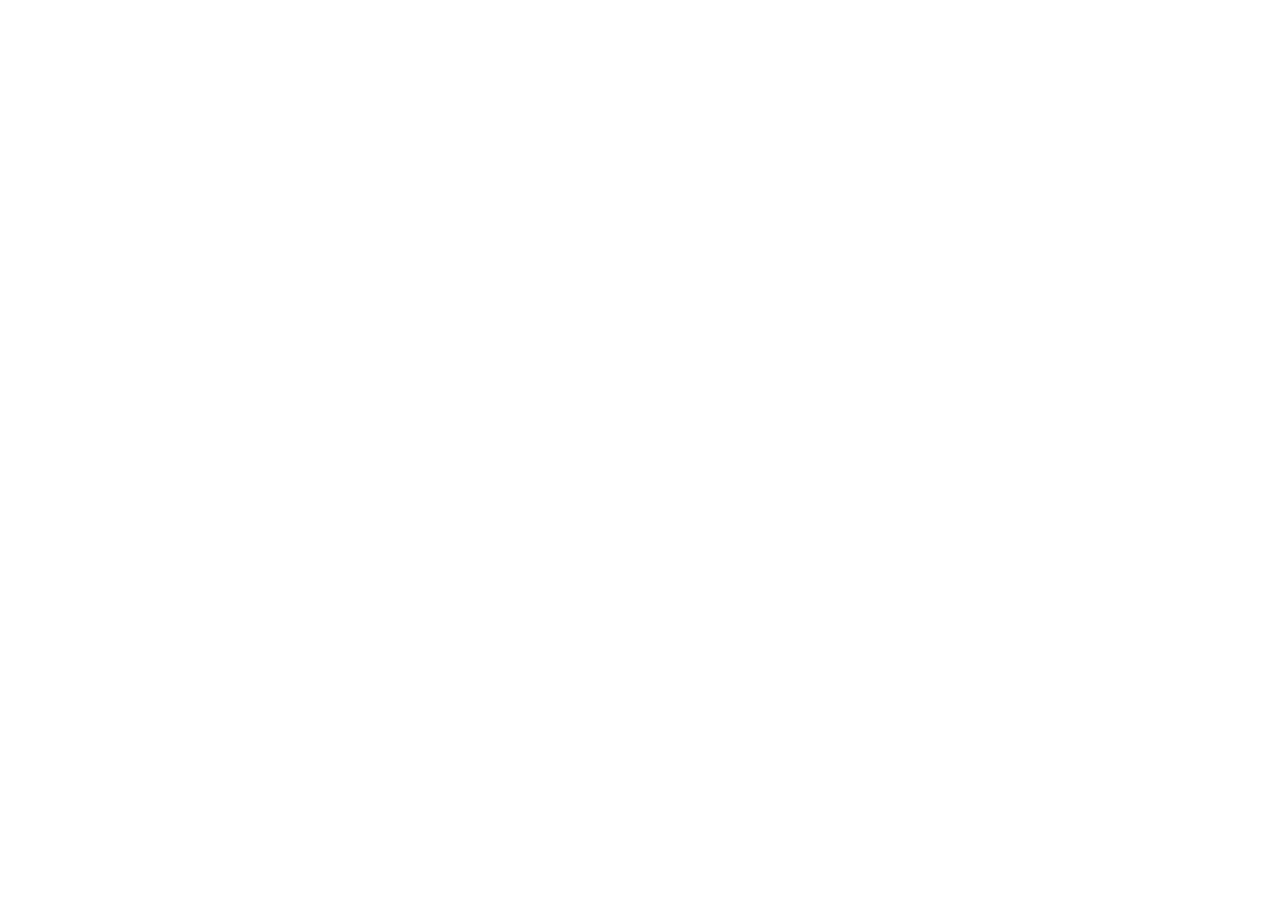
==== showcase.html @ dc6ec08e "deploy: showcase site" ====
<!doctype html>
<html lang="en">
  <head>
    <meta charset="UTF-8" />
    <meta name="viewport" content="width=device-width, initial-scale=1.0" />
    <title>NovelAI Metadata Viewer — Browse, Inspect & Compare AI-Generated Images</title>
    <meta name="description" content="A desktop tool for browsing AI-generated images and reading their embedded metadata. Supports NovelAI, Stable Diffusion (A1111/Forge), and ComfyUI. Free, open source." />
    <meta property="og:title" content="NovelAI Metadata Viewer" />
    <meta property="og:description" content="Browse AI-generated images, parse embedded metadata, compare generation parameters. PNG & WebP supported." />
    <meta property="og:type" content="website" />
    <meta property="og:url" content="https://app.takoro.org/ai-meta-viewer/" />
    <meta name="twitter:card" content="summary_large_image" />
    <link rel="icon" type="image/svg+xml" href="data:image/svg+xml,<svg xmlns='http://www.w3.org/2000/svg' viewBox='0 0 32 32'><rect width='32' height='32' rx='4' fill='%23111124'/><text x='16' y='22' font-size='18' text-anchor='middle' fill='%23f0c674'>M</text></svg>" />
    <script type="module" crossorigin src="/ai-meta-viewer/assets/showcase-BDwIPlvw.js"></script>
    <link rel="stylesheet" crossorigin href="/ai-meta-viewer/assets/showcase-w4phZoPE.css">
  </head>
  <body>
    <div id="showcase"></div>
  </body>
</html>
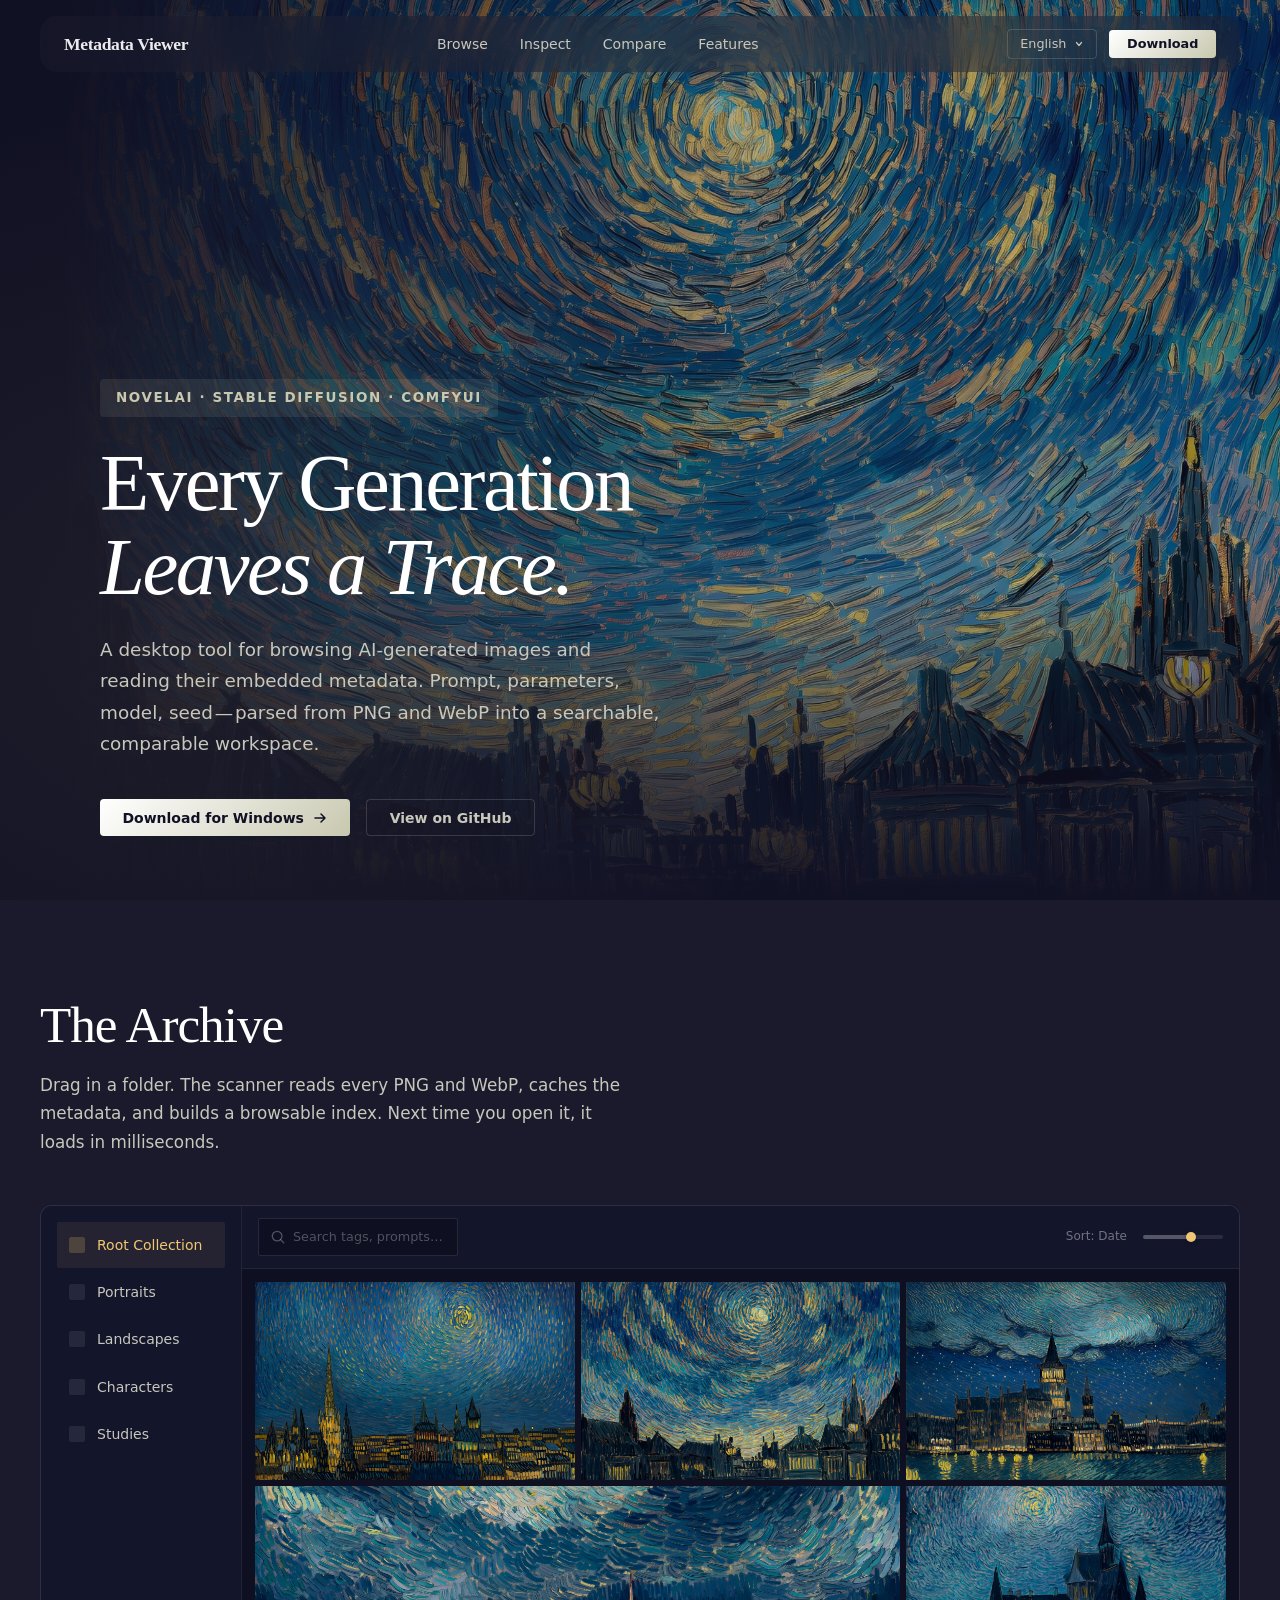
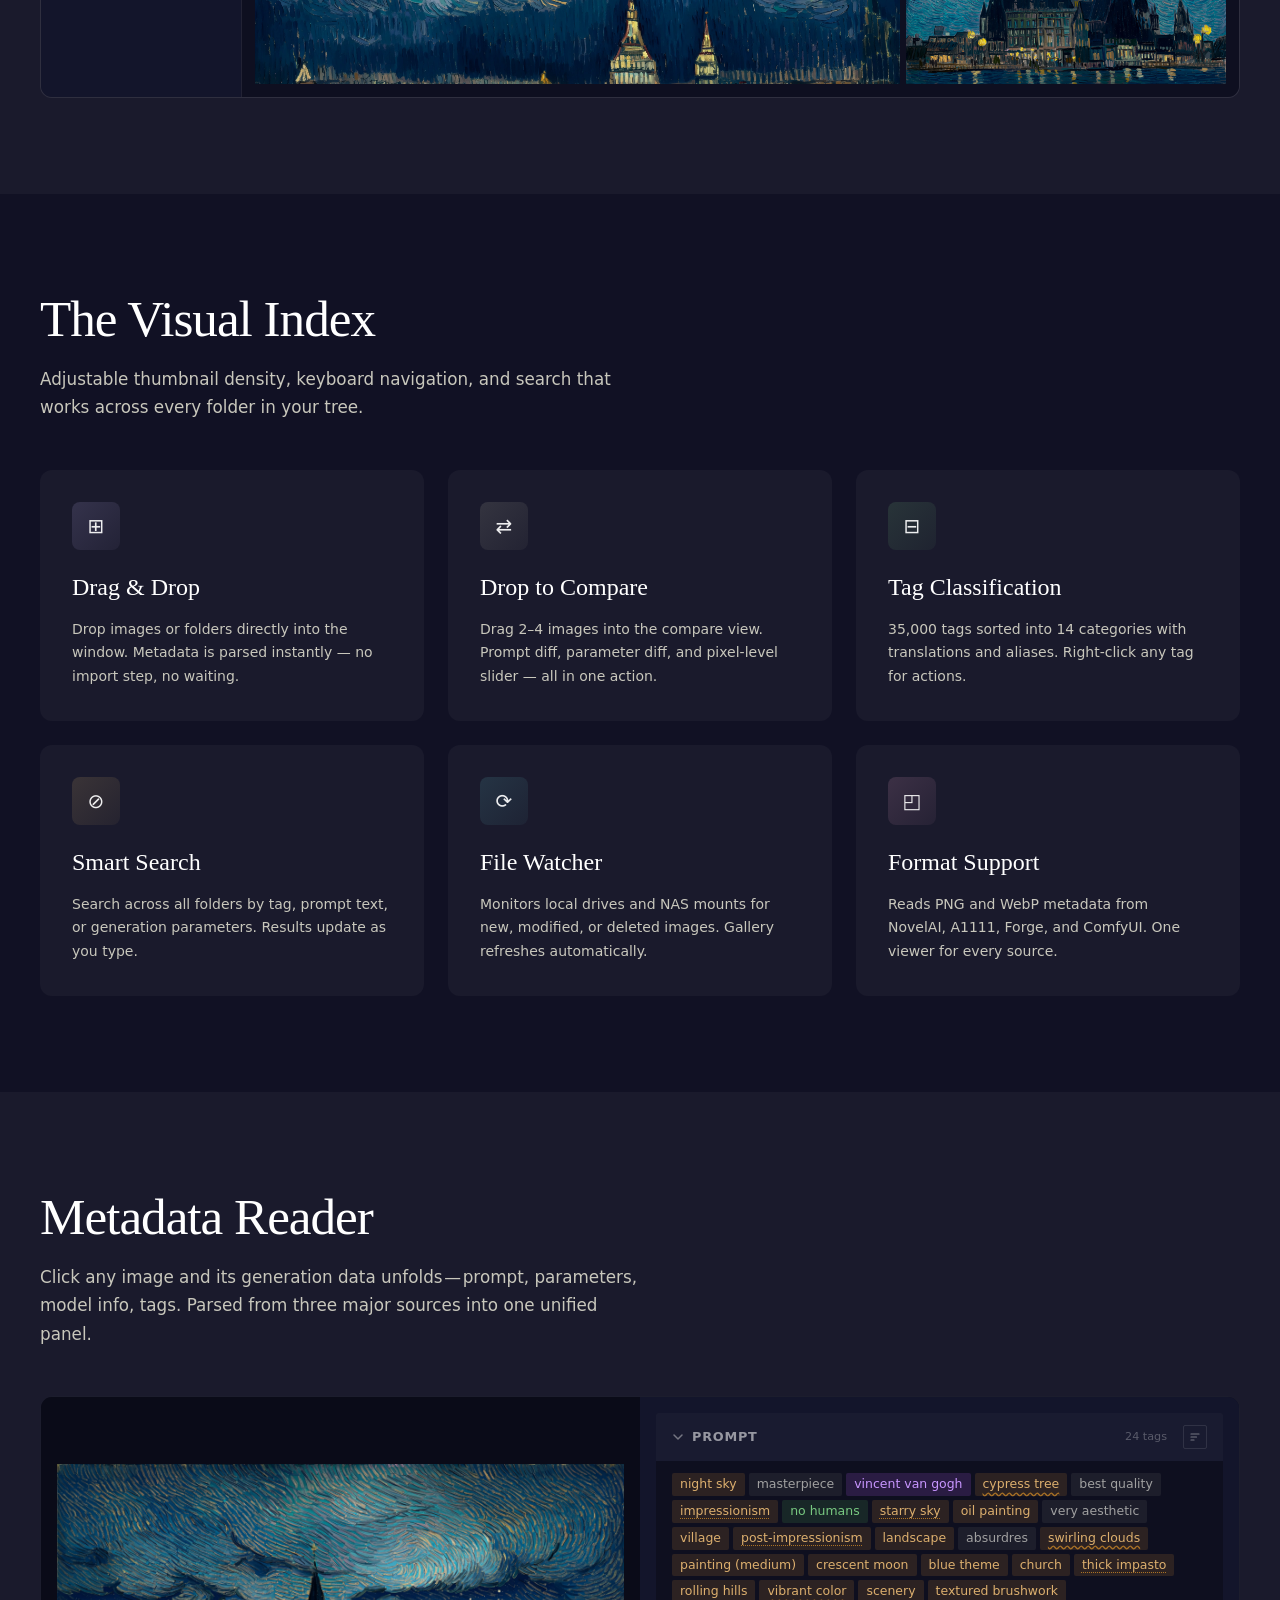
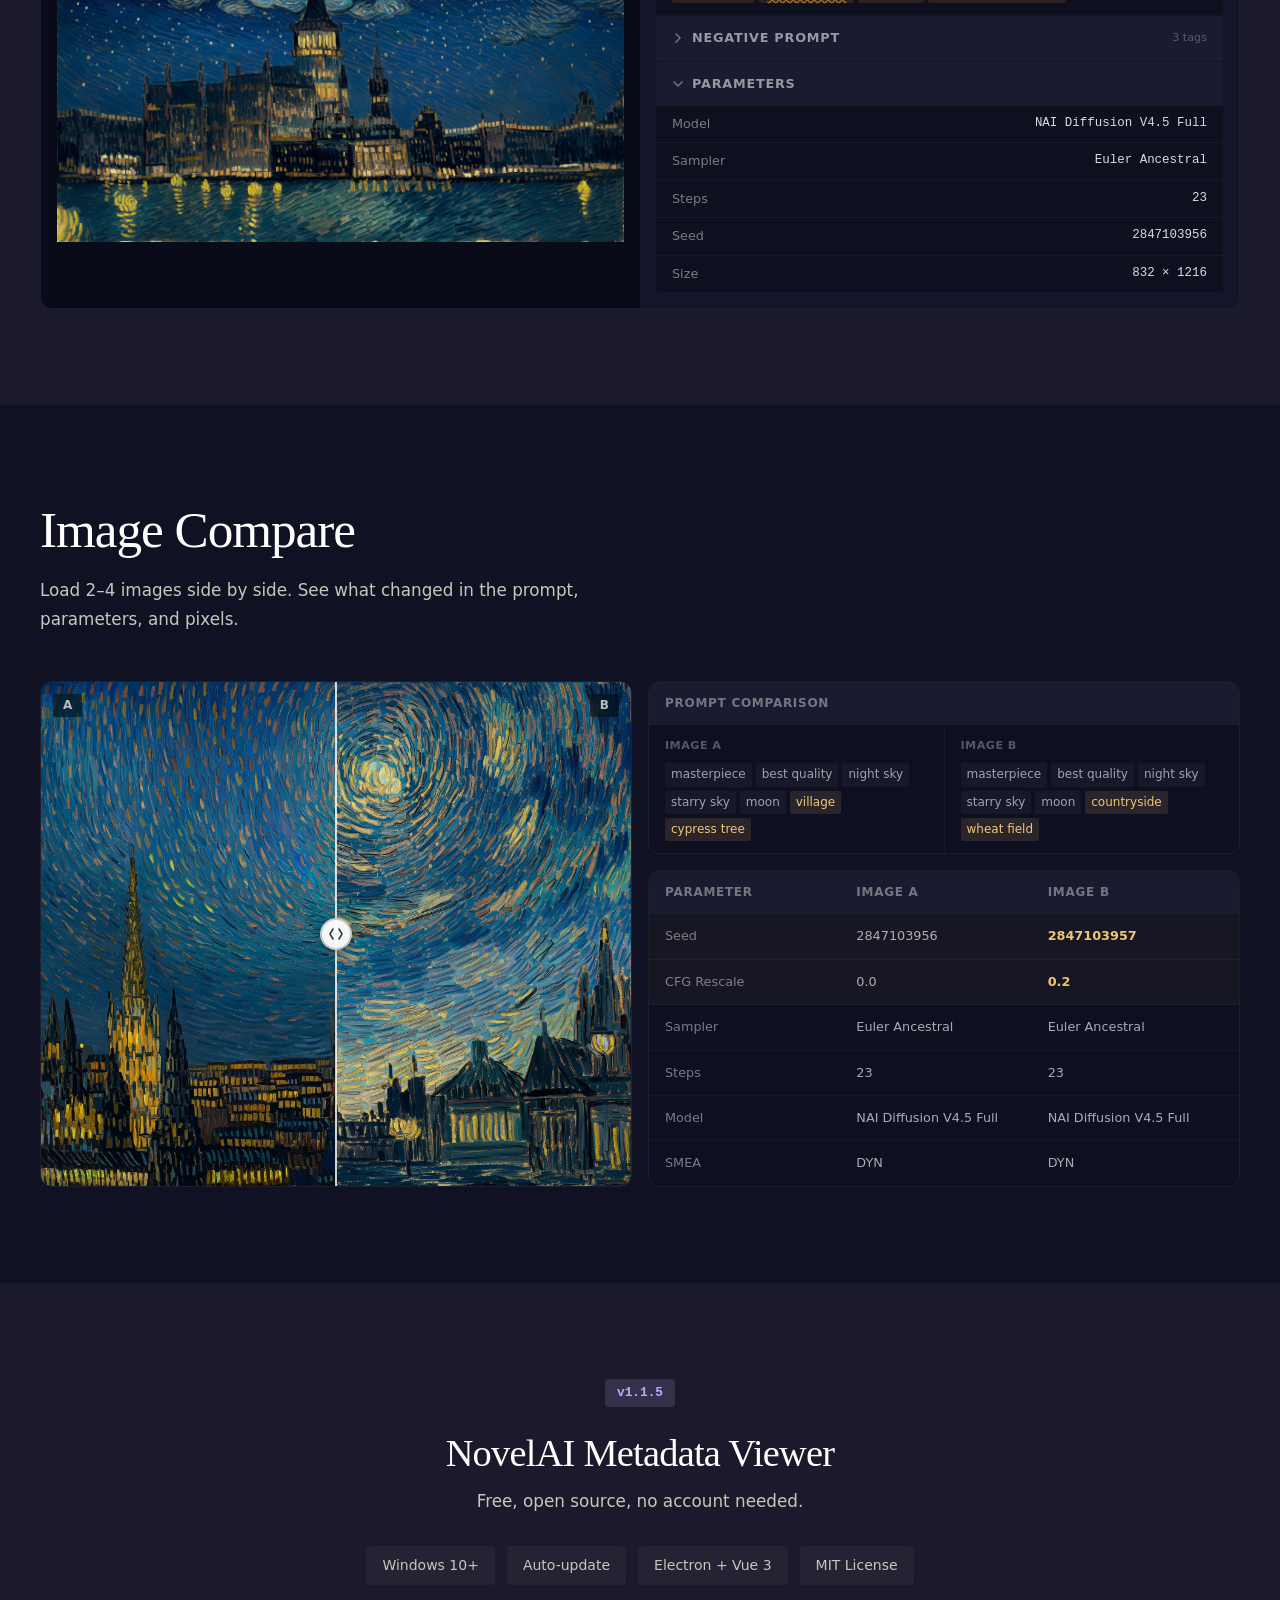
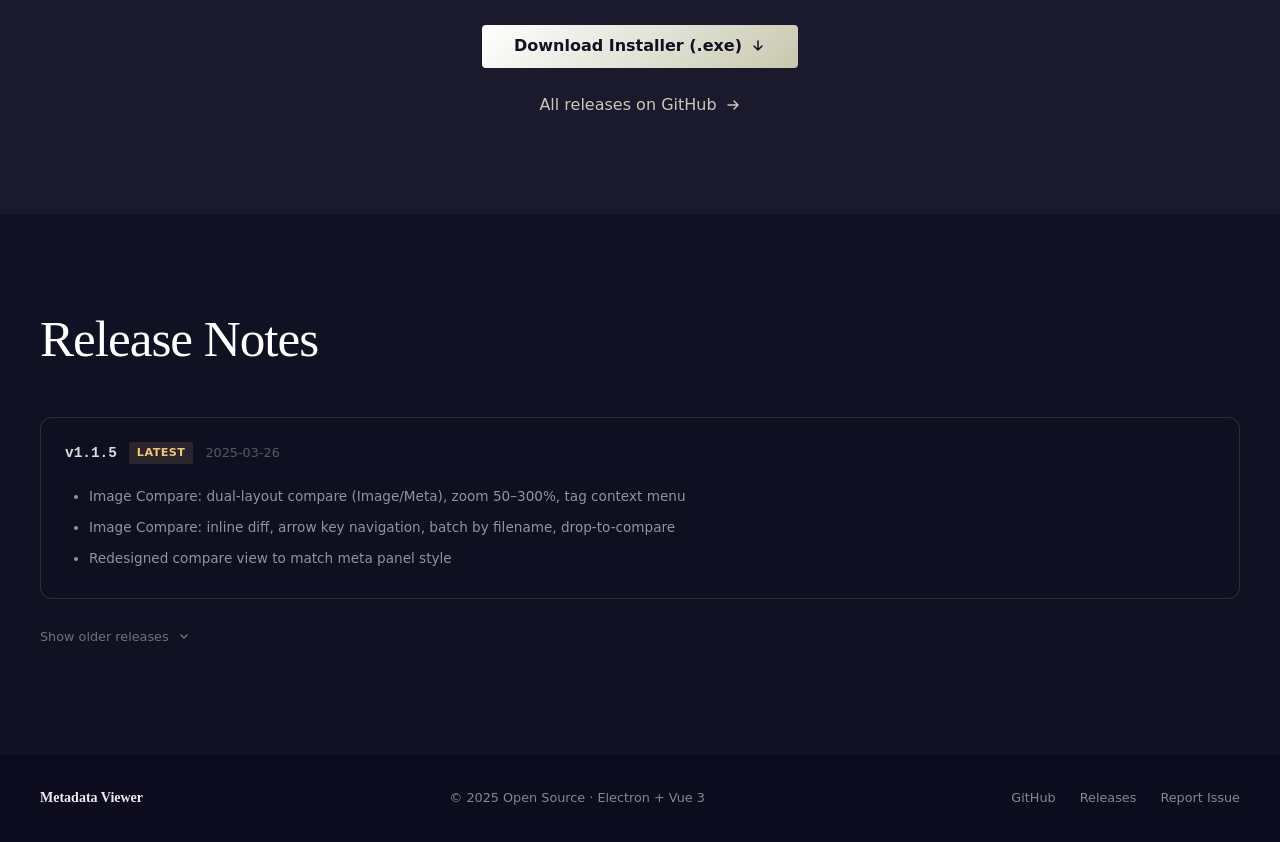
==== commit 76bff0d1: "fix: base path for custom domain" ====
--- a/showcase.html
+++ b/showcase.html
@@ -11,8 +11,8 @@
     <meta property="og:url" content="https://app.takoro.org/ai-meta-viewer/" />
     <meta name="twitter:card" content="summary_large_image" />
     <link rel="icon" type="image/svg+xml" href="data:image/svg+xml,<svg xmlns='http://www.w3.org/2000/svg' viewBox='0 0 32 32'><rect width='32' height='32' rx='4' fill='%23111124'/><text x='16' y='22' font-size='18' text-anchor='middle' fill='%23f0c674'>M</text></svg>" />
-    <script type="module" crossorigin src="/ai-meta-viewer/assets/showcase-BDwIPlvw.js"></script>
-    <link rel="stylesheet" crossorigin href="/ai-meta-viewer/assets/showcase-w4phZoPE.css">
+    <script type="module" crossorigin src="/assets/showcase-Ci4oadco.js"></script>
+    <link rel="stylesheet" crossorigin href="/assets/showcase-w4phZoPE.css">
   </head>
   <body>
     <div id="showcase"></div>
--- a/assets/showcase-w4phZoPE.css
+++ b/assets/showcase-w4phZoPE.css
@@ -0,0 +1 @@
+@import "https://fonts.googleapis.com/css2?family=Newsreader:ital,opsz,wght@0,6..72,300;0,6..72,400;0,6..72,500;0,6..72,600;0,6..72,700;1,6..72,400;1,6..72,500;1,6..72,600&family=Work+Sans:wght@300;400;500;600;700&display=swap";.nav-bar[data-v-af0fcada]{top:var(--sp-4);z-index:100;pointer-events:none;position:fixed;left:0;right:0}.nav-inner[data-v-af0fcada]{justify-content:space-between;align-items:center;gap:var(--sp-6);height:56px;padding:0 var(--sp-6);border-radius:var(--radius-xl);-webkit-backdrop-filter:blur(20px);backdrop-filter:blur(20px);pointer-events:auto;background:#1e1e3166;display:flex}.nav-logo[data-v-af0fcada]{font-family:var(--font-serif);letter-spacing:-.02em;white-space:nowrap;font-size:1.1rem;font-weight:600}.nav-links[data-v-af0fcada]{gap:var(--sp-8);display:flex}.nav-links a[data-v-af0fcada]{font-size:var(--body-sm);color:var(--on-surface-variant);font-weight:500;transition:color .2s}.nav-links a[data-v-af0fcada]:hover{color:var(--primary)}.nav-actions[data-v-af0fcada]{align-items:center;gap:var(--sp-3);display:flex}.locale-dropdown[data-v-af0fcada]{position:relative}.locale-btn[data-v-af0fcada]{align-items:center;gap:var(--sp-2);padding:var(--sp-1) var(--sp-3);border:1px solid var(--outline-variant);border-radius:var(--radius);color:var(--on-surface-variant);font-family:var(--font-sans);font-size:var(--label);cursor:pointer;background:0 0;font-weight:500;transition:color .15s,border-color .15s;display:inline-flex}.locale-btn[data-v-af0fcada]:hover{color:var(--primary);border-color:#ffffff4d}.locale-btn svg[data-v-af0fcada]{transition:transform .15s}.locale-btn svg.rotated[data-v-af0fcada]{transform:rotate(180deg)}.locale-menu[data-v-af0fcada]{min-width:120px;padding:var(--sp-1) 0;border-radius:var(--radius-md);-webkit-backdrop-filter:blur(16px);backdrop-filter:blur(16px);z-index:200;background:#191b30f2;border:1px solid #ffffff1a;position:absolute;top:calc(100% + 6px);right:0;box-shadow:0 8px 24px #0006}.locale-menu-item[data-v-af0fcada]{width:100%;padding:var(--sp-2) var(--sp-4);color:#fff9;font-family:var(--font-sans);font-size:var(--body-sm);text-align:left;cursor:pointer;background:0 0;border:none;transition:background .1s,color .1s;display:block}.locale-menu-item[data-v-af0fcada]:hover{color:#ffffffe6;background:#ffffff0f}.locale-menu-item.active[data-v-af0fcada]{color:#f0c674}.btn[data-v-af0fcada]{align-items:center;gap:var(--sp-2);border-radius:var(--radius);font-family:var(--font-sans);font-size:var(--body-sm);border:none;padding:.65rem 1.4rem;font-weight:600;line-height:1;text-decoration:none;transition:opacity .2s,transform .2s;display:inline-flex}.btn[data-v-af0fcada]:hover{opacity:.88}.btn[data-v-af0fcada]:active{transform:scale(.97)}.btn-primary[data-v-af0fcada]{background:var(--gradient-primary);color:var(--on-primary)}.btn-ghost[data-v-af0fcada]{color:var(--on-surface-variant);border:1px solid var(--outline-variant);background:0 0}.btn-ghost[data-v-af0fcada]:hover{color:var(--primary);opacity:1;background:#ffffff0a}.btn-sm[data-v-af0fcada]{font-size:var(--label);padding:.5rem 1.1rem}.link-arrow[data-v-af0fcada]{align-items:center;gap:var(--sp-2);color:var(--on-surface-variant);font-weight:500;transition:color .2s,gap .2s;display:inline-flex}.link-arrow[data-v-af0fcada]:hover{color:var(--primary);gap:var(--sp-3)}.link-arrow-lg[data-v-af0fcada]{color:var(--primary-fixed-dim);font-size:1.1rem}.hero[data-v-af0fcada]{isolation:isolate;min-height:100dvh;padding-bottom:var(--sp-16);align-items:flex-end;display:flex;position:relative}.hero-bg[data-v-af0fcada]{z-index:-1;position:absolute;inset:0;overflow:hidden}.hero-bg-image[data-v-af0fcada]{background-position:50%;background-size:cover;position:absolute;inset:0}.hero-bg-painting[data-v-af0fcada]{object-fit:cover;object-position:center 40%;width:100%;height:100%;position:absolute;inset:0;transform:scale(1.15)}.hero-bg-tint[data-v-af0fcada]{opacity:.2;background:#111124;position:absolute;inset:0}.hero-bg-blur[data-v-af0fcada]{-webkit-backdrop-filter:blur(10px);position:absolute;inset:0;transform:scale(1.15);-webkit-mask-image:linear-gradient(90deg,#000 5%,#0000 45%);mask-image:linear-gradient(90deg,#000 5%,#0000 45%)}.hero-bg-overlay[data-v-af0fcada]{background:radial-gradient(ellipse 50% 60% at 15% 70%, #c8b47812 0%, transparent 100%), linear-gradient(to bottom, transparent 65%, var(--surface) 100%), linear-gradient(to right, var(--surface) 5%, #111124e0 12%, #111124b8 20%, #11112466 35%, #1111241f 55%, transparent 70%);position:absolute;inset:0}.hero-body[data-v-af0fcada]{z-index:1;position:relative}.hero-content[data-v-af0fcada]{max-width:560px;margin-left:5%}.kicker[data-v-af0fcada]{margin-bottom:var(--sp-6);padding:var(--sp-2) var(--sp-4);border-radius:var(--radius);color:var(--primary-fixed-dim);font-family:var(--font-sans);letter-spacing:.12em;text-transform:uppercase;background:#c8c8b01a;font-size:.84rem;font-weight:600;display:inline-block}.hero-title[data-v-af0fcada]{letter-spacing:-.03em;color:var(--primary);font-size:clamp(3.15rem,6.3vw,5.25rem);font-weight:500;line-height:1.05}.hero-title em[data-v-af0fcada]{font-style:italic}.hero-subtitle[data-v-af0fcada]{margin-top:var(--sp-6);max-width:48ch;color:var(--on-surface-variant);font-size:1.15rem;line-height:1.7}.hero-actions[data-v-af0fcada]{gap:var(--sp-4);margin-top:var(--sp-10);flex-wrap:wrap;display:flex}.section[data-v-af0fcada]{padding:var(--sp-24) 0}.section-header[data-v-af0fcada]{margin-bottom:var(--sp-12)}.section-header-row[data-v-af0fcada]{justify-content:space-between;align-items:flex-end;gap:var(--sp-8);display:flex}.section-title[data-v-af0fcada]{font-size:var(--display-md);letter-spacing:-.02em;color:var(--primary)}.section-subtitle[data-v-af0fcada]{margin-top:var(--sp-4);max-width:56ch;color:var(--on-surface-variant);font-size:1.05rem;line-height:1.7}.section-collection[data-v-af0fcada]{background:var(--surface-container-low)}.collection-mock[data-v-af0fcada]{border-radius:var(--radius-lg);background:#ffffff0a;border:1px solid #ffffff0f;grid-template-columns:200px minmax(0,1fr);gap:1px;display:grid;overflow:hidden}.mock-sidebar[data-v-af0fcada]{padding:var(--sp-4);background:#13152b;flex-direction:column;gap:1px;display:flex}.mock-sidebar-item[data-v-af0fcada]{align-items:center;gap:var(--sp-3);padding:var(--sp-3) var(--sp-3);font-size:var(--body-sm);color:var(--on-surface-variant);border-radius:2px;transition:background .15s;display:flex}.mock-sidebar-item.active[data-v-af0fcada]{color:#f0c674;background:#f0c67414}.mock-icon[data-v-af0fcada]{background:#ffffff14;border-radius:2px;flex-shrink:0;width:16px;height:16px}.mock-sidebar-item.active .mock-icon[data-v-af0fcada]{background:#f0c67433}.mock-gallery-area[data-v-af0fcada]{background:#0e0f20;flex-direction:column;display:flex}.fig-toolbar[data-v-af0fcada]{justify-content:space-between;align-items:center;gap:var(--sp-4);padding:var(--sp-3) var(--sp-4);background:#13152b;border-bottom:1px solid #ffffff0f;display:flex}.fig-search[data-v-af0fcada]{align-items:center;gap:var(--sp-2);padding:var(--sp-2) var(--sp-3);color:#ffffff47;background:#0e0f20;border:1px solid #ffffff1a;border-radius:2px;min-width:200px;font-size:.8rem;display:flex}.fig-toolbar-controls[data-v-af0fcada]{align-items:center;gap:var(--sp-4);display:flex}.fig-toolbar-label[data-v-af0fcada]{color:#fff6;font-size:.75rem}.fig-zoom-slider[data-v-af0fcada]{background:#ffffff1a;border-radius:2px;width:80px;height:4px;position:relative}.fig-zoom-track[data-v-af0fcada]{background:#fff3;border-radius:2px;width:60%;height:100%}.fig-zoom-thumb[data-v-af0fcada]{background:#f0c674;border-radius:50%;width:10px;height:10px;position:absolute;top:50%;right:40%;transform:translate(50%,-50%);box-shadow:0 1px 4px #0000004d}.fig-gallery-grid[data-v-af0fcada]{padding:var(--sp-3);grid-template-rows:1fr 1fr;grid-template-columns:repeat(3,1fr);gap:4px;display:grid}.fig-gallery-card[data-v-af0fcada]{cursor:pointer;border:1px solid #0000;border-radius:2px;height:200px;transition:border-color .15s,transform .15s,box-shadow .15s;overflow:hidden}.fig-gallery-card[data-v-af0fcada]:first-child,.fig-gallery-card[data-v-af0fcada]:nth-child(2),.fig-gallery-card[data-v-af0fcada]:nth-child(3){grid-column:span 1}.fig-gallery-card[data-v-af0fcada]:nth-child(4){grid-column:span 2}.fig-gallery-card[data-v-af0fcada]:nth-child(5){grid-column:span 1}.fig-gallery-card[data-v-af0fcada]:hover{border-color:#f0c674;transform:translateY(-1px);box-shadow:0 4px 12px #0000004d}.fig-gallery-card img[data-v-af0fcada]{object-fit:cover;width:100%;height:100%}.section-index[data-v-af0fcada]{background:var(--surface)}.fig-features[data-v-af0fcada]{gap:var(--sp-6);grid-template-columns:repeat(3,1fr);display:grid}.fig-feat-card[data-v-af0fcada]{padding:var(--sp-8);border-radius:var(--radius-lg);background:var(--surface-container-low);transition:transform .3s,background .3s}.fig-feat-card[data-v-af0fcada]:hover{background:var(--surface-container);transform:translateY(-4px)}.fig-feat-icon[data-v-af0fcada]{border-radius:var(--radius-md);width:48px;height:48px;margin-bottom:var(--sp-6);justify-content:center;align-items:center;font-size:1.25rem;display:flex}.fig-feat-card h3[data-v-af0fcada]{font-size:var(--headline);color:var(--primary);margin-bottom:var(--sp-4)}.fig-feat-card p[data-v-af0fcada]{color:var(--on-surface-variant);font-size:var(--body-sm);line-height:1.7}.section-moodboards[data-v-af0fcada]{background:var(--surface-container-low)}.fig-meta[data-v-af0fcada]{border-radius:var(--radius-lg);background:#0e0f20;border:1px solid #ffffff0f;grid-template-columns:1fr 1fr;display:grid;overflow:hidden}.fig-meta-image[data-v-af0fcada]{padding:var(--sp-4);background:#0a0b18;justify-content:center;align-items:center;display:flex}.fig-meta-image img[data-v-af0fcada]{object-fit:contain;border-radius:2px;width:100%;height:100%;max-height:460px}.fig-meta-panel[data-v-af0fcada]{padding:var(--sp-4);background:#13152b;flex-direction:column;gap:1px;display:flex;overflow-y:auto}.fig-meta-section[data-v-af0fcada]{background:#0e0f1f;border-radius:2px;overflow:hidden}.fig-meta-section-header[data-v-af0fcada]{align-items:center;gap:var(--sp-2);padding:var(--sp-3) var(--sp-4);color:#ffffff8c;text-transform:uppercase;letter-spacing:.06em;cursor:pointer;-webkit-user-select:none;user-select:none;background:#191b30;font-size:.8rem;font-weight:600;display:flex}.fig-meta-section-header svg[data-v-af0fcada]{color:#fff6;transition:transform .15s}.fig-meta-section-header svg.rotated[data-v-af0fcada]{transform:rotate(90deg)}.fig-tag-count[data-v-af0fcada]{color:#ffffff47;text-transform:none;letter-spacing:0;margin-left:auto;font-size:.7rem;font-weight:400}.fig-sort-btn[data-v-af0fcada]{color:#ffffff59;cursor:pointer;width:24px;height:24px;margin-left:var(--sp-2);background:0 0;border:1px solid #ffffff1a;border-radius:2px;justify-content:center;align-items:center;padding:0;transition:color .15s,border-color .15s,background .15s;display:flex}.fig-sort-btn[data-v-af0fcada]:hover{color:#fff9;border-color:#fff3}.fig-sort-btn.active[data-v-af0fcada]{color:#f0c674;background:#f0c67414;border-color:#f0c6744d}.tag-sort-move[data-v-af0fcada]{transition:transform .4s}.tag-sort-enter-active[data-v-af0fcada],.tag-sort-leave-active[data-v-af0fcada]{transition:opacity .2s}.tag-sort-enter-from[data-v-af0fcada],.tag-sort-leave-to[data-v-af0fcada]{opacity:0}.fig-meta-tags[data-v-af0fcada]{padding:var(--sp-3) var(--sp-4);flex-wrap:wrap;gap:4px;display:flex}.fig-tag[data-v-af0fcada]{cursor:default;border-radius:2px;padding:2px 8px;font-size:.78rem;line-height:1.5;transition:opacity .15s;display:inline-block}.fig-tag[data-v-af0fcada]:hover{opacity:.8}.fig-tag-alias[data-v-af0fcada]{text-underline-offset:3px;-webkit-text-decoration:underline dotted #ffa72699;text-decoration:underline dotted #ffa72699}.fig-tag-corrected[data-v-af0fcada]{text-underline-offset:3px;-webkit-text-decoration:underline wavy #ffa72699;text-decoration:underline wavy #ffa72699}.fig-tag-character[data-v-af0fcada]{color:#78c880;background:#4894502e}.fig-tag-body[data-v-af0fcada]{color:#64c8cd;background:#3caaaf2e}.fig-tag-emotion[data-v-af0fcada]{color:#dc7878;background:#b444442e}.fig-tag-other[data-v-af0fcada]{color:#dcaf6e;background:#b97d342e}.fig-tag-quality[data-v-af0fcada]{color:#a0a0a0;background:#6464642e}.fig-tag-artist[data-v-af0fcada]{color:#c896ff;background:#a95ce82e}.fig-tag-nsfw[data-v-af0fcada]{color:#f08cb4;background:#dc64962e}.fig-params[data-v-af0fcada]{flex-direction:column;display:flex}.fig-param-row[data-v-af0fcada]{padding:var(--sp-2) var(--sp-4);border-bottom:1px solid #ffffff0a;justify-content:space-between;font-size:.8rem;display:flex}.fig-param-row[data-v-af0fcada]:last-child{border-bottom:none}.fig-param-key[data-v-af0fcada]{color:#ffffff73}.fig-param-val[data-v-af0fcada]{color:#ffffffd9;font-family:Cascadia Code,Consolas,monospace;font-size:.78rem}.section-tools[data-v-af0fcada]{background:var(--surface)}.fig-compare[data-v-af0fcada]{gap:var(--sp-4);grid-template-columns:1fr 1fr;align-items:stretch;display:grid}.fig-compare-left[data-v-af0fcada]{flex-direction:column;display:flex}.fig-compare-slider[data-v-af0fcada]{border-radius:var(--radius-lg);cursor:ew-resize;-webkit-user-select:none;user-select:none;border:1px solid #ffffff0f;flex:1;min-height:300px;position:relative;overflow:hidden}.fig-compare-img-a[data-v-af0fcada],.fig-compare-img-b[data-v-af0fcada]{object-fit:cover;width:100%;height:100%;position:absolute;inset:0}.fig-compare-img-b[data-v-af0fcada]{z-index:1}.fig-slider-line[data-v-af0fcada]{z-index:2;pointer-events:none;background:#fffc;width:2px;position:absolute;top:0;bottom:0;transform:translate(-50%)}.fig-slider-handle[data-v-af0fcada]{color:#333;background:#fffffff2;border:2px solid #0003;border-radius:50%;justify-content:center;align-items:center;width:32px;height:32px;display:flex;position:absolute;top:50%;left:50%;transform:translate(-50%,-50%);box-shadow:0 2px 8px #0000004d}.fig-slider-labels[data-v-af0fcada]{top:var(--sp-3);left:var(--sp-3);right:var(--sp-3);z-index:3;pointer-events:none;justify-content:space-between;display:flex;position:absolute}.fig-slider-labels span[data-v-af0fcada]{-webkit-backdrop-filter:blur(8px);backdrop-filter:blur(8px);color:#ffffffb3;background:#00000080;border-radius:2px;padding:2px 10px;font-size:.75rem;font-weight:600}.fig-diff[data-v-af0fcada]{border-radius:var(--radius-lg);background:#0e0f20;border:1px solid #ffffff0f;overflow:hidden}.fig-diff-header[data-v-af0fcada]{gap:var(--sp-4);padding:var(--sp-3) var(--sp-4);color:#fff6;text-transform:uppercase;letter-spacing:.06em;background:#191b30;grid-template-columns:1fr 1fr 1fr;font-size:.75rem;font-weight:600;display:grid}.fig-diff-row[data-v-af0fcada]{gap:var(--sp-4);padding:var(--sp-3) var(--sp-4);color:#ffffffa6;border-bottom:1px solid #ffffff0a;grid-template-columns:1fr 1fr 1fr;font-size:.8rem;display:grid}.fig-diff-row[data-v-af0fcada]:last-child{border-bottom:none}.fig-diff-changed[data-v-af0fcada]{background:#f0c6740a}.fig-diff-key[data-v-af0fcada]{color:#ffffff73}.fig-diff-val-changed[data-v-af0fcada]{color:#f0c674;font-weight:600}.fig-compare-right[data-v-af0fcada]{gap:var(--sp-4);flex-direction:column;display:flex}.fig-diff-section[data-v-af0fcada]{border-radius:var(--radius-lg);background:#0e0f20;border:1px solid #ffffff0f;overflow:hidden}.fig-diff-section-header[data-v-af0fcada]{padding:var(--sp-3) var(--sp-4);color:#fff6;text-transform:uppercase;letter-spacing:.06em;background:#191b30;font-size:.75rem;font-weight:600}.fig-prompt-diff[data-v-af0fcada]{background:#ffffff0a;grid-template-columns:1fr 1fr;gap:1px;display:grid}.fig-prompt-col[data-v-af0fcada]{padding:var(--sp-3) var(--sp-4);background:#0e0f20}.fig-prompt-col-label[data-v-af0fcada]{color:#ffffff4d;text-transform:uppercase;letter-spacing:.04em;margin-bottom:var(--sp-2);font-size:.7rem;font-weight:600}.fig-prompt-tags[data-v-af0fcada]{flex-wrap:wrap;gap:4px;display:flex}.fig-prompt-tag[data-v-af0fcada]{color:#fff9;background:#ffffff0a;border-radius:2px;padding:2px 6px;font-size:.75rem}.fig-prompt-tag-unique[data-v-af0fcada]{color:#f0c674;background:#f0c6741f}.section-download[data-v-af0fcada]{background:var(--surface-container-low);text-align:center}.download-container[data-v-af0fcada]{flex-direction:column;align-items:center;display:flex}.download-version[data-v-af0fcada]{padding:var(--sp-1) var(--sp-3);border-radius:var(--radius);background:var(--secondary-container);color:var(--on-secondary-container);font-size:var(--label);margin-bottom:var(--sp-6);font-family:Cascadia Code,Consolas,monospace;font-weight:600;display:inline-block}.section-download .section-title[data-v-af0fcada]{font-size:var(--display-sm)}.download-desc[data-v-af0fcada]{margin-top:var(--sp-3);color:var(--on-surface-variant);font-size:1.05rem}.download-chips[data-v-af0fcada]{justify-content:center;gap:var(--sp-3);margin-top:var(--sp-8);flex-wrap:wrap;display:flex}.download-chip[data-v-af0fcada]{padding:var(--sp-2) var(--sp-4);border-radius:var(--radius);color:var(--on-surface-variant);font-size:var(--body-sm);background:#ffffff0a}.download-actions[data-v-af0fcada]{align-items:center;gap:var(--sp-6);margin-top:var(--sp-10);flex-direction:column;display:flex}.btn-lg[data-v-af0fcada]{font-size:var(--body);padding:.85rem 2rem}.section-changelog[data-v-af0fcada]{padding:var(--sp-24) 0;background:var(--surface)}.changelog[data-v-af0fcada]{width:100%}.changelog-entry[data-v-af0fcada]{padding:var(--sp-6);border-radius:var(--radius-lg);margin-bottom:var(--sp-4);background:#0e0f20;border:1px solid #ffffff0f}.changelog-entry-latest[data-v-af0fcada]{border-color:#f0c67426}.changelog-entry-header[data-v-af0fcada]{align-items:center;gap:var(--sp-3);margin-bottom:var(--sp-4);display:flex}.changelog-ver[data-v-af0fcada]{color:#ffffffd9;font-family:Cascadia Code,Consolas,monospace;font-size:.9rem;font-weight:600}.changelog-date[data-v-af0fcada]{color:#ffffff4d;font-size:.8rem}.changelog-badge[data-v-af0fcada]{color:#f0c674;text-transform:uppercase;letter-spacing:.04em;background:#f0c6741f;border-radius:2px;padding:2px 8px;font-size:.7rem;font-weight:600}.changelog-list[data-v-af0fcada]{padding-left:var(--sp-6);list-style:outside}.changelog-list li[data-v-af0fcada]{color:#ffffff8c;padding:var(--sp-1) 0;font-size:.85rem;line-height:1.7}.changelog-toggle[data-v-af0fcada]{align-items:center;gap:var(--sp-2);padding:var(--sp-3) 0;color:#fff6;cursor:pointer;background:0 0;border:none;font-size:.8rem;font-weight:500;transition:color .15s;display:inline-flex}.changelog-toggle[data-v-af0fcada]:hover{color:#ffffffb3}.changelog-toggle svg[data-v-af0fcada]{color:inherit;transition:transform .15s}.changelog-toggle svg.rotated[data-v-af0fcada]{transform:rotate(180deg)}.site-footer[data-v-af0fcada]{padding:var(--sp-8) 0;background:var(--surface-container-lowest)}.footer-inner[data-v-af0fcada]{justify-content:space-between;align-items:center;gap:var(--sp-6);flex-wrap:wrap;display:flex}.footer-logo[data-v-af0fcada]{font-family:var(--font-serif);font-size:var(--body-sm);font-weight:600}.footer-copy[data-v-af0fcada]{color:var(--on-surface-dim);font-size:var(--label)}.footer-links[data-v-af0fcada]{gap:var(--sp-6);display:flex}.footer-links a[data-v-af0fcada]{color:var(--on-surface-dim);font-size:var(--label);transition:color .2s}.footer-links a[data-v-af0fcada]:hover{color:var(--primary)}@keyframes fade-up-af0fcada{0%{opacity:0;transform:translateY(20px)}to{opacity:1;transform:translateY(0)}}.hero-body[data-v-af0fcada]{animation:.8s .2s both fade-up-af0fcada}.section-header[data-v-af0fcada]{animation:.6s both fade-up-af0fcada}@media (width<=1024px){.collection-mock[data-v-af0fcada]{grid-template-columns:160px minmax(0,1fr)}.fig-meta[data-v-af0fcada]{grid-template-columns:1fr}.fig-meta-image[data-v-af0fcada]{max-height:300px}.fig-compare[data-v-af0fcada]{grid-template-columns:1fr}.fig-lightbox-main[data-v-af0fcada]{max-width:65%}}@media (width<=768px){.nav-links[data-v-af0fcada]{display:none}.hero[data-v-af0fcada]{min-height:80dvh;padding-bottom:var(--sp-12)}.hero-bg-blur[data-v-af0fcada]{-webkit-mask-image:linear-gradient(90deg,#000 10%,#0000 60%);mask-image:linear-gradient(90deg,#000 10%,#0000 60%)}.hero-title[data-v-af0fcada]{font-size:clamp(2.2rem,8vw,3.5rem)}.section[data-v-af0fcada]{padding:var(--sp-16) 0}.section-header-row[data-v-af0fcada]{flex-direction:column;align-items:flex-start}.collection-mock[data-v-af0fcada]{grid-template-columns:1fr}.mock-sidebar[data-v-af0fcada]{gap:var(--sp-2);flex-flow:wrap}.index-grid[data-v-af0fcada]{grid-template-columns:repeat(2,1fr)}.index-card.span-lg[data-v-af0fcada]{grid-column:span 2}.moodboard-grid[data-v-af0fcada],.tools-grid[data-v-af0fcada]{grid-template-columns:1fr}.fig-gallery-card[data-v-af0fcada]{min-width:80px;height:120px}.fig-lightbox-embed[data-v-af0fcada]{min-height:260px}.fig-lb-prev[data-v-af0fcada],.fig-lb-next[data-v-af0fcada]{display:none}.fig-lb-main[data-v-af0fcada]{width:75%}.fig-features[data-v-af0fcada]{grid-template-columns:repeat(2,1fr)}}@media (width<=480px){.hero-actions[data-v-af0fcada]{flex-direction:column}.btn[data-v-af0fcada]{justify-content:center;width:100%}.index-grid[data-v-af0fcada]{grid-template-columns:1fr}.index-card.span-lg[data-v-af0fcada]{grid-column:span 1}.fig-gallery-card[data-v-af0fcada]{min-width:70px;height:90px}.fig-mosaic[data-v-af0fcada]{grid-template-columns:1fr}.fig-mosaic-lg[data-v-af0fcada],.fig-mosaic-wide[data-v-af0fcada]{grid-column:span 1}.fig-features[data-v-af0fcada]{grid-template-columns:1fr}.footer-inner[data-v-af0fcada]{text-align:center;flex-direction:column}}:root{--surface:#111124;--surface-container-lowest:#0c0c1e;--surface-container-low:#1a1a2c;--surface-container:#1e1e31;--surface-container-high:#28283b;--surface-container-highest:#333347;--surface-bright:#3d3d52;--primary:#fff;--primary-fixed-dim:#c8c8b0;--on-primary:#111124;--secondary:#cbbeff;--secondary-container:#cbbeff26;--on-secondary-container:#baa9ff;--tertiary-fixed-dim:#ffafd5;--tertiary-container:#ffd8e8;--on-tertiary-container:#a53d79;--on-surface:#ffffffeb;--on-surface-variant:#c8c7bc;--on-surface-dim:#ffffff80;--outline-variant:#ffffff26;--font-serif:"Newsreader", Georgia, "Times New Roman", serif;--font-sans:"Work Sans", "Segoe UI", system-ui, sans-serif;--display-lg:clamp(3rem, 6vw, 5rem);--display-md:clamp(2rem, 4vw, 3.2rem);--display-sm:clamp(1.6rem, 3vw, 2.4rem);--headline:clamp(1.2rem, 2vw, 1.5rem);--body:1rem;--body-sm:.875rem;--label:.8rem;--sp-1:.25rem;--sp-2:.5rem;--sp-3:.75rem;--sp-4:1rem;--sp-6:1.5rem;--sp-8:2rem;--sp-10:2.5rem;--sp-12:3rem;--sp-16:4rem;--sp-20:5rem;--sp-24:6rem;--sp-32:8rem;--radius:.25rem;--radius-md:.5rem;--radius-lg:.75rem;--radius-xl:1rem;--radius-2xl:1.5rem;--shadow-ambient:0 0 40px #0c0c1e99;--shadow-float:0 24px 80px #00000061;--gradient-primary:linear-gradient(135deg, var(--primary), var(--primary-fixed-dim));--gradient-hero-overlay:linear-gradient(180deg, #11112499 0%, #111124eb 60%, var(--surface) 100%);--page-width:1200px;--page-gutter:clamp(1rem, 3vw, 2.5rem)}*,:before,:after{box-sizing:border-box}html,body,#showcase{min-height:100%}html{background:var(--surface);scroll-behavior:smooth}body{background:var(--surface);color:var(--on-surface);font-family:var(--font-sans);font-size:var(--body);-webkit-font-smoothing:antialiased;-moz-osx-font-smoothing:grayscale;margin:0;font-weight:400;line-height:1.6;overflow:hidden auto}button,input,textarea,select{font:inherit}button{color:inherit;cursor:pointer}img{max-width:100%;display:block}a{color:inherit;text-decoration:none}h1,h2,h3,h4,h5,h6{font-family:var(--font-serif);margin:0;font-weight:500;line-height:1.15}p{margin:0}ul,ol{margin:0;padding:0;list-style:none}::selection{color:#fff;background:#cbbeff4d}.page-container{width:min(var(--page-width), calc(100vw - var(--page-gutter) * 2));margin:0 auto}
